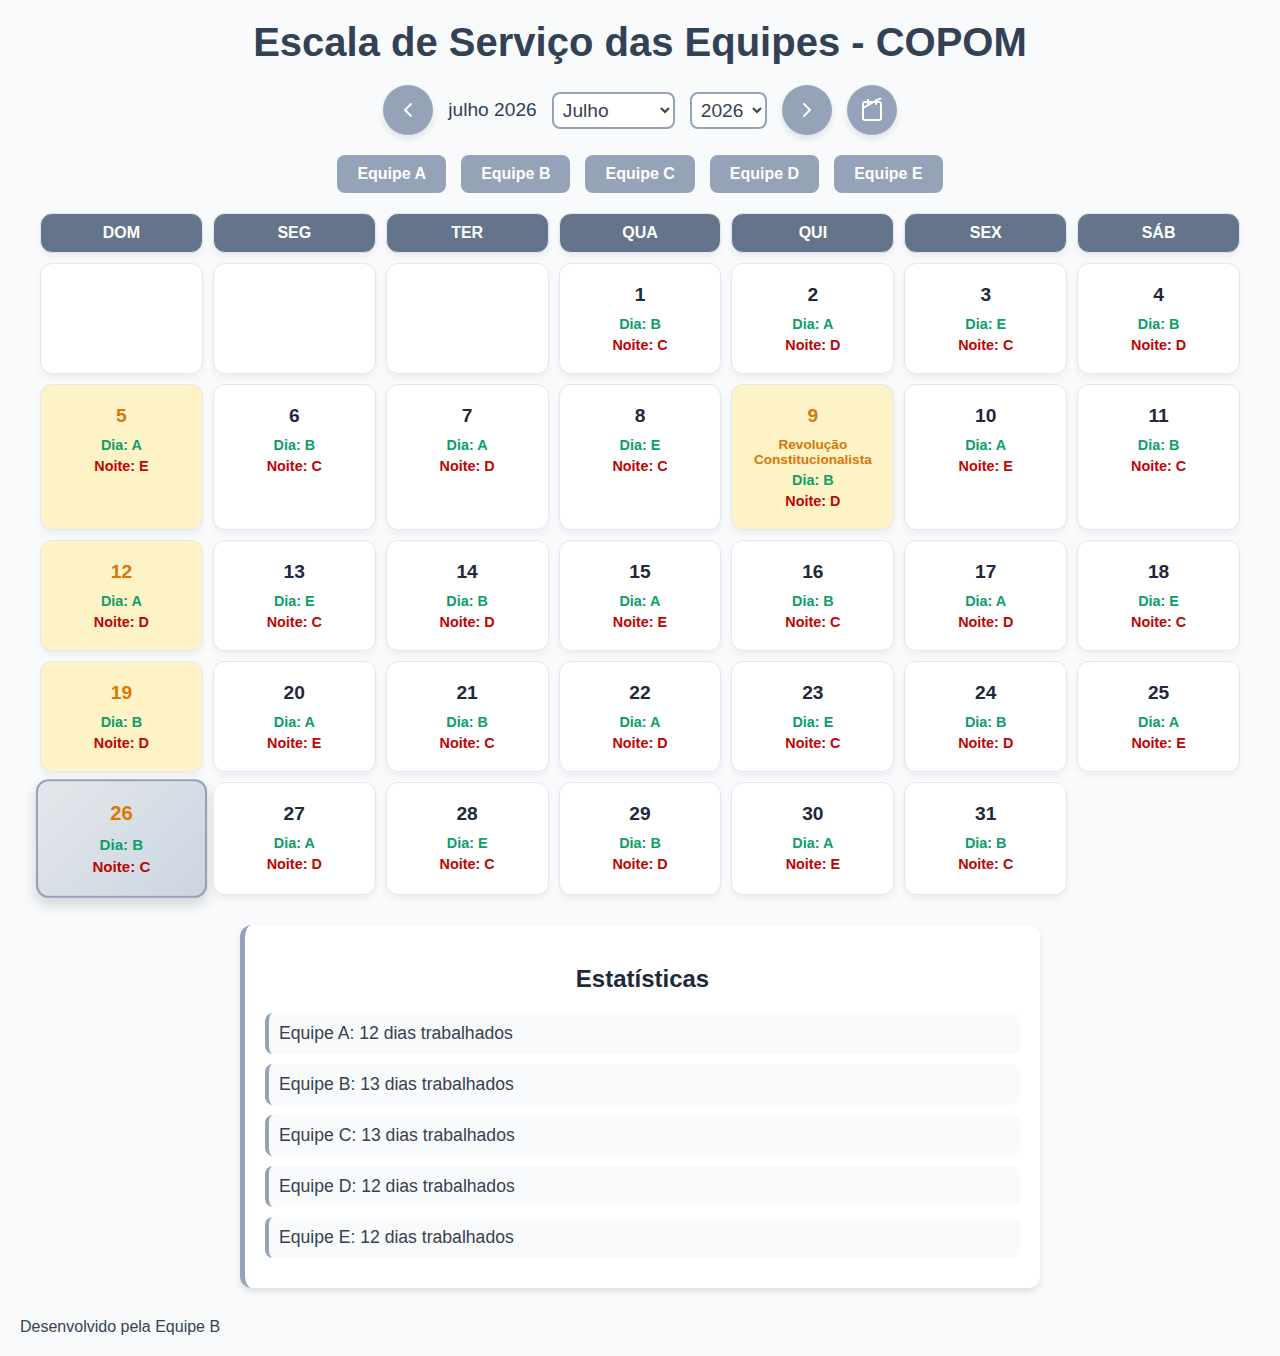
==== index.html @ e5511da5 "Atualização do Rodapé e algumas cores" ====
<!DOCTYPE html>
<html lang="pt-br">

<head>
    <meta charset="UTF-8">
    <meta name="viewport" content="width=device-width, initial-scale=1.0">
    <link rel="stylesheet" href="styles.css">
    <link rel="shortcut icon" href="./assets/calendario-ico.png" type="image/x-icon">
    <title>Escala de Serviço - COPOM</title>
</head>

<body>
    <header>
        <h1>Escala de Serviço das Equipes - COPOM</h1>
    </header>

    <nav class="calendar-navigation">
        <button id="prev-month" title="Mês anterior" class="nav-button">
            <svg xmlns="http://www.w3.org/2000/svg" width="24" height="24" viewBox="0 0 24 24" fill="none" stroke="currentColor" stroke-width="2" stroke-linecap="round" stroke-linejoin="round">
                <polyline points="15 18 9 12 15 6"></polyline>
            </svg>
        </button>

        <span id="current-month" class="current-month"></span>

        <select id="month-select" class="select-input">
            <option value="0">Janeiro</option>
            <option value="1">Fevereiro</option>
            <option value="2">Março</option>
            <option value="3">Abril</option>
            <option value="4">Maio</option>
            <option value="5">Junho</option>
            <option value="6">Julho</option>
            <option value="7">Agosto</option>
            <option value="8">Setembro</option>
            <option value="9">Outubro</option>
            <option value="10">Novembro</option>
            <option value="11">Dezembro</option>
        </select>

        <select id="year-select" class="select-input">
            <script>
                for (let year = 2014; year <= 2050; year++) {
                    document.write(`<option value="${year}">${year}</option>`);
                }
            </script>
        </select>

        <button id="next-month" title="Próximo mês" class="nav-button">
            <svg xmlns="http://www.w3.org/2000/svg" width="24" height="24" viewBox="0 0 24 24" fill="none" stroke="currentColor" stroke-width="2" stroke-linecap="round" stroke-linejoin="round">
                <polyline points="9 18 15 12 9 6"></polyline>
            </svg>
        </button>

        <button id="today-button" title="Ir para hoje" class="nav-button">
            <svg xmlns="http://www.w3.org/2000/svg" width="24" height="24" viewBox="0 0 24 24" fill="none" stroke="currentColor" stroke-width="2" stroke-linecap="round" stroke-linejoin="round">
                <rect x="3" y="4" width="18" height="18" rx="2" ry="2"></rect>
                <line x1="16" y1="2" x2="16" y2="6"></line>
                <line x1="8" y1="2" x2="8" y2="6"></line>
                <line x1="3" y1="10" x2="21" y1="10"></line>
            </svg>
        </button>
    </nav>

    <section class="team-buttons">
        <button class="team-button" data-team="A">Equipe A</button>
        <button class="team-button" data-team="B">Equipe B</button>
        <button class="team-button" data-team="C">Equipe C</button>
        <button class="team-button" data-team="D">Equipe D</button>
        <button class="team-button" data-team="E">Equipe E</button>
    </section>

    <main>
        <div id="calendar" class="calendar"></div>
        <div id="statistics" class="statistics-container"></div>
    </main>

    <footer>
        <p>Desenvolvido pela Equipe B</p>
    </footer>

    <script src="calendar.js"></script>
</body>

</html>
---- styles.css ----
/* General reset */
body, h1, div, span, button {
    margin: 0;
    padding: 0;
    box-sizing: border-box;
}

body {
    font-family: 'Poppins', Arial, sans-serif;
    margin: 20px;
    background-color: #f8fafc; /* Fundo claro e suave */
    color: #374151;
}

/* Title */
h1 {
    text-align: center;
    color: #334155; /* Azul suave */
    font-size: 2.5em;
    font-weight: bold;
    margin-bottom: 20px;
}

/* Calendar navigation */
.calendar-navigation {
    display: flex;
    justify-content: center;
    align-items: center;
    margin-bottom: 20px;
    gap: 15px;
    font-size: 1.2em;
    color: #334155;
}

.calendar-navigation button {
    background: #94a3b8; /* Cinza azulado */
    border: none;
    color: white;
    border-radius: 50%;
    width: 50px;
    height: 50px;
    display: flex;
    align-items: center;
    justify-content: center;
    cursor: pointer;
    transition: background-color 0.3s, transform 0.3s;
    box-shadow: 0 4px 6px rgba(0, 0, 0, 0.1);
}

.calendar-navigation button:hover {
    background-color: #64748b; /* Tom mais escuro */
    transform: scale(1.1);
}

.calendar-navigation select {
    padding: 5px;
    font-size: 1em;
    border: 2px solid #94a3b8;
    border-radius: 8px;
    background-color: white;
    color: #374151;
    cursor: pointer;
    transition: border-color 0.3s;
}

.calendar-navigation select:focus {
    outline: none;
    border-color: #64748b;
}

/* Calendar grid */
#calendar {
    display: grid;
    grid-template-columns: repeat(7, 1fr);
    gap: 10px;
    max-width: 1200px;
    margin: 0 auto;
}

/* Day cells */
.day {
    padding: 20px;
    border: 1px solid #e2e8f0; /* Cinza claro */
    background-color: #ffffff;
    text-align: center;
    border-radius: 12px;
    box-shadow: 0 4px 6px rgba(0, 0, 0, 0.05);
    transition: transform 0.2s, box-shadow 0.2s;
    position: relative;
}

.day:hover {
    transform: scale(1.05);
    box-shadow: 0 6px 12px rgba(0, 0, 0, 0.15);
}

/* Today highlight */
.today {
    background: linear-gradient(135deg, #e5e7eb, #cbd5e1); /* Gradiente sutil entre tons de cinza claro e azul acinzentado */
    color: #1e293b !important; /* Azul escuro para o texto */
    font-weight: bold;
    box-shadow: 0 6px 12px rgba(0, 0, 0, 0.15); /* Sombra suave */
    border: 2px solid #94a3b8; /* Cinza azulado para combinar com os botões */
    border-radius: 12px;
    transform: scale(1.05); /* Leve aumento para destaque */
    transition: transform 0.3s, box-shadow 0.3s;
}

.today:hover {
    transform: scale(1.1);
    box-shadow: 0 8px 16px rgba(0, 0, 0, 0.2); /* Sombra levemente mais intensa ao passar o mouse */
}


/* Day header */
.header {
    font-weight: bold;
    background-color: #64748b; /* Azul escuro */
    color: white;
    padding: 10px;
    border-radius: 12px;
    text-transform: uppercase;
    font-size: 1em;
}

/* Day number */
.day span {
    display: block;
    font-size: 1.2em;
    font-weight: bold;
    color: #1e293b;
    margin-bottom: 10px;
}

/* Shifts */
.shift {
    margin-top: 5px;
    font-size: 0.9em;
    font-weight: bold;
    color: #475569;
}

.shift.day-shift {
    color: #0c9e68; /* Verde suave */
}

.shift.night-shift {
    color: #bd0505; /* Vermelho suave */
}

/* Feriados */
.feriado {
    background-color: #fef3c7; /* Amarelo pálido */
}

.feriado .feriado-numero {
    color: #d97706; /* Laranja suave */
    font-weight: bold;
}

.feriado .feriado-nome {
    font-size: 0.85em;
    color: #d97706;
    font-weight: bold;
    margin-top: 10px;
    text-align: center;
}

/* Team buttons */
.team-buttons {
    display: flex;
    justify-content: center;
    gap: 15px;
    margin-bottom: 20px;
}

.team-button {
    padding: 10px 20px;
    border: none;
    background: #94a3b8; /* Cinza azulado */
    color: white;
    border-radius: 8px;
    cursor: pointer;
    font-size: 1em;
    font-weight: bold;
    transition: background-color 0.3s, transform 0.3s;
}

.team-button:hover {
    background-color: #64748b;
    transform: scale(1.1);
}

.team-button.active {
    background-color: #34d399;
}

/* Statistics */
.statistics-container {
    max-width: 800px;
    margin: 30px auto;
    background-color: #ffffff;
    padding: 20px;
    border-radius: 12px;
    box-shadow: 0 4px 6px rgba(0, 0, 0, 0.1);
    border-left: 5px solid #94a3b8;
}

.statistics-container h2 {
    text-align: center;
    margin-bottom: 20px;
    color: #1e293b;
    font-size: 1.5em;
    font-weight: bold;
}

.stat-item {
    font-size: 1.1em;
    margin: 10px 0;
    padding: 10px;
    background-color: #f9fafb;
    border-radius: 8px;
    border-left: 4px solid #94a3b8;
}


/* Botões de equipes ativas */
.team-button.active[data-team="A"] {
    background-color: #34d399; /* Verde */
    border: 2px solid #059669; /* Tom mais escuro */
    color: black;
}

.team-button.active[data-team="B"] {
    background-color: #60a5fa; /* Azul */
    border: 2px solid #2563eb;
    color: black;
}

.team-button.active[data-team="C"] {
    background-color: #d196f3; /* Rosa */
    border: 2px solid #be185d;
    color: black;
}

.team-button.active[data-team="D"] {
    background-color: #fb923c; /* Laranja */
    border: 2px solid #ea580c;
    color: black;
}

.team-button.active[data-team="E"] {
    background-color: #facc15; /* Amarelo */
    border: 2px solid #ca8a04;
    color: black;
}

/* Destaque de turnos no calendário */
.shift.highlight[data-team="A"] {
    background-color: #34d399;
    color: black;
    border-radius: 4px;
    padding: 2px 5px;
}

.shift.highlight[data-team="B"] {
    background-color: #60a5fa;
    color: black;
    border-radius: 4px;
    padding: 2px 5px;
}

.shift.highlight[data-team="C"] {
    background-color: #d196f3;
    color: black;
    border-radius: 4px;
    padding: 2px 5px;
}

.shift.highlight[data-team="D"] {
    background-color: #fb923c;
    color: black;
    border-radius: 4px;
    padding: 2px 5px;
}

.shift.highlight[data-team="E"] {
    background-color: #facc15;
    color: black;
    border-radius: 4px;
    padding: 2px 5px;
}
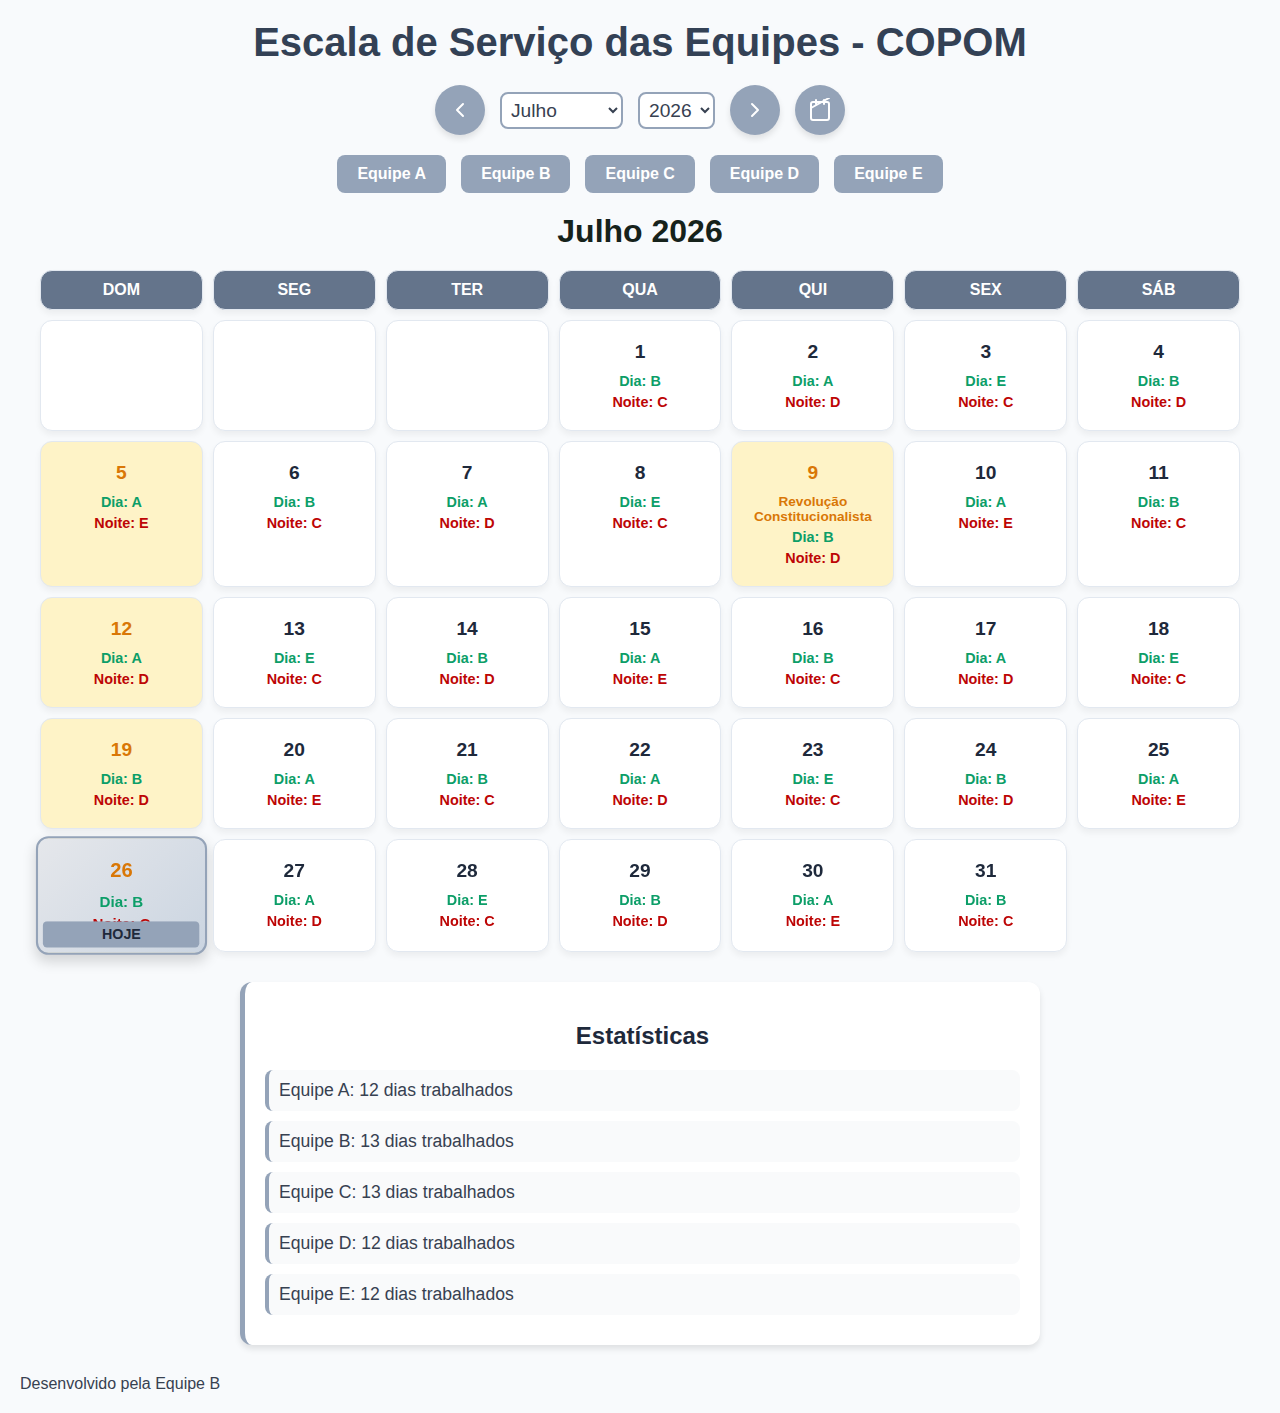
==== commit a705e0b4: "Add files via upload" ====
--- a/index.html
+++ b/index.html
@@ -16,13 +16,12 @@
 
     <nav class="calendar-navigation">
         <button id="prev-month" title="Mês anterior" class="nav-button">
-            <svg xmlns="http://www.w3.org/2000/svg" width="24" height="24" viewBox="0 0 24 24" fill="none" stroke="currentColor" stroke-width="2" stroke-linecap="round" stroke-linejoin="round">
+            <svg xmlns="http://www.w3.org/2000/svg" width="24" height="24" viewBox="0 0 24 24" fill="none"
+                stroke="currentColor" stroke-width="2" stroke-linecap="round" stroke-linejoin="round">
                 <polyline points="15 18 9 12 15 6"></polyline>
             </svg>
         </button>
-
-        <span id="current-month" class="current-month"></span>
-
+    
         <select id="month-select" class="select-input">
             <option value="0">Janeiro</option>
             <option value="1">Fevereiro</option>
@@ -37,23 +36,27 @@
             <option value="10">Novembro</option>
             <option value="11">Dezembro</option>
         </select>
-
+    
         <select id="year-select" class="select-input">
             <script>
-                for (let year = 2014; year <= 2050; year++) {
+                const currentYear = new Date().getFullYear();
+                for (let year = currentYear; year <= 2050; year++) {
                     document.write(`<option value="${year}">${year}</option>`);
                 }
             </script>
+            
         </select>
-
+    
         <button id="next-month" title="Próximo mês" class="nav-button">
-            <svg xmlns="http://www.w3.org/2000/svg" width="24" height="24" viewBox="0 0 24 24" fill="none" stroke="currentColor" stroke-width="2" stroke-linecap="round" stroke-linejoin="round">
+            <svg xmlns="http://www.w3.org/2000/svg" width="24" height="24" viewBox="0 0 24 24" fill="none"
+                stroke="currentColor" stroke-width="2" stroke-linecap="round" stroke-linejoin="round">
                 <polyline points="9 18 15 12 9 6"></polyline>
             </svg>
         </button>
-
+    
         <button id="today-button" title="Ir para hoje" class="nav-button">
-            <svg xmlns="http://www.w3.org/2000/svg" width="24" height="24" viewBox="0 0 24 24" fill="none" stroke="currentColor" stroke-width="2" stroke-linecap="round" stroke-linejoin="round">
+            <svg xmlns="http://www.w3.org/2000/svg" width="24" height="24" viewBox="0 0 24 24" fill="none"
+                stroke="currentColor" stroke-width="2" stroke-linecap="round" stroke-linejoin="round">
                 <rect x="3" y="4" width="18" height="18" rx="2" ry="2"></rect>
                 <line x1="16" y1="2" x2="16" y2="6"></line>
                 <line x1="8" y1="2" x2="8" y2="6"></line>
@@ -61,6 +64,7 @@
             </svg>
         </button>
     </nav>
+    
 
     <section class="team-buttons">
         <button class="team-button" data-team="A">Equipe A</button>
@@ -68,6 +72,10 @@
         <button class="team-button" data-team="C">Equipe C</button>
         <button class="team-button" data-team="D">Equipe D</button>
         <button class="team-button" data-team="E">Equipe E</button>
+    </section>
+
+    <section class="month-display">
+        <span id="current-month-large" class="current-month-large"></span>
     </section>
 
     <main>
@@ -80,6 +88,23 @@
     </footer>
 
     <script src="calendar.js"></script>
+    <script>
+        document.addEventListener("DOMContentLoaded", () => {
+            const yearSelect = document.getElementById("year-select");
+            const currentYear = new Date().getFullYear();
+            
+            // Define o ano atual como selecionado
+            yearSelect.value = currentYear;
+
+            // Simula a rolagem para o ano atual
+            const options = Array.from(yearSelect.options);
+            const currentYearIndex = options.findIndex(option => option.value == currentYear);
+
+            if (currentYearIndex > 0) {
+                yearSelect.selectedIndex = currentYearIndex;
+            }
+        });
+    </script>
 </body>
 
-</html>+</html>
--- a/styles.css
+++ b/styles.css
@@ -111,6 +111,22 @@
     box-shadow: 0 8px 16px rgba(0, 0, 0, 0.2); /* Sombra levemente mais intensa ao passar o mouse */
 }
 
+.today-footer {
+    position: absolute;
+    bottom: 5px; /* Colado na margem inferior do card */
+    left: 50%;
+    transform: translateX(-50%);
+    font-size: 0.85em;
+    font-weight: bold;
+    color: #1e293b; /* Azul escuro */
+    text-align: center;
+    background: #94a3b8; /* Cinza azulado */
+    padding: 5px;
+    border-radius: 4px;
+    width: calc(100% - 10px); /* Ligeiramente menor que o card */
+    box-sizing: border-box;
+    user-select: none;
+}
 
 /* Day header */
 .header {
@@ -289,4 +305,38 @@
     color: black;
     border-radius: 4px;
     padding: 2px 5px;
-}+}
+
+.month-display {
+    text-align: center;
+    margin: 20px 0;
+}
+
+.current-month-large {
+    font-size: 2em;
+    font-weight: bold;
+    color: #16221b; /* Verde escuro */
+    text-transform: capitalize;
+}
+
+
+
+/* Destaque do mês atual */
+.current-month {
+    padding: 5px 15px;
+    font-size: 1.5em;
+    font-weight: bold;
+    color: #ffffff;
+    background-color: #047a39; /* Azul escuro para destaque */
+    border-radius: 8px;
+    box-shadow: 0 4px 6px rgba(0, 0, 0, 0.1);
+    text-transform: capitalize;
+    transition: transform 0.2s, box-shadow 0.2s;
+}
+
+.current-month:hover {
+    transform: scale(1.05);
+    box-shadow: 0 6px 12px rgba(0, 0, 0, 0.15);
+}
+
+/* Restante do CSS permanece inalterado */
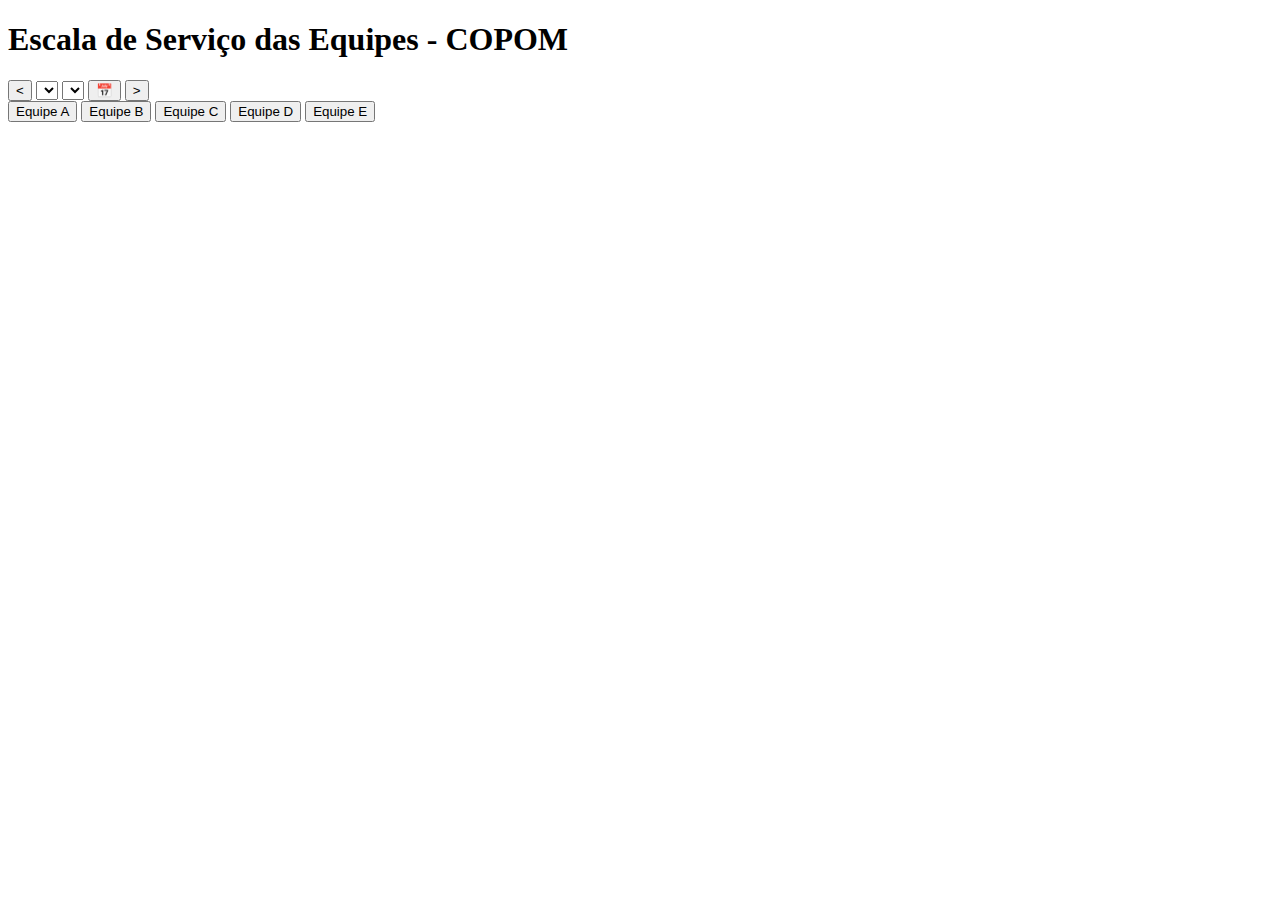
==== commit 27dee133: "Atualização" ====
--- a/index.html
+++ b/index.html
@@ -1,110 +1,45 @@
 <!DOCTYPE html>
-<html lang="pt-br">
+<html lang="pt-BR">
 
 <head>
     <meta charset="UTF-8">
     <meta name="viewport" content="width=device-width, initial-scale=1.0">
-    <link rel="stylesheet" href="styles.css">
+    <link href="https://fonts.googleapis.com/css2?family=Roboto:wght@400;500;700&display=swap" rel="stylesheet">
+    <link rel="stylesheet" href="./css/styles.css">
     <link rel="shortcut icon" href="./assets/calendario-ico.png" type="image/x-icon">
     <title>Escala de Serviço - COPOM</title>
 </head>
 
 <body>
-    <header>
-        <h1>Escala de Serviço das Equipes - COPOM</h1>
-    </header>
+    <h1 class="page-title">Escala de Serviço das Equipes - COPOM</h1>
 
-    <nav class="calendar-navigation">
-        <button id="prev-month" title="Mês anterior" class="nav-button">
-            <svg xmlns="http://www.w3.org/2000/svg" width="24" height="24" viewBox="0 0 24 24" fill="none"
-                stroke="currentColor" stroke-width="2" stroke-linecap="round" stroke-linejoin="round">
-                <polyline points="15 18 9 12 15 6"></polyline>
-            </svg>
-        </button>
-    
-        <select id="month-select" class="select-input">
-            <option value="0">Janeiro</option>
-            <option value="1">Fevereiro</option>
-            <option value="2">Março</option>
-            <option value="3">Abril</option>
-            <option value="4">Maio</option>
-            <option value="5">Junho</option>
-            <option value="6">Julho</option>
-            <option value="7">Agosto</option>
-            <option value="8">Setembro</option>
-            <option value="9">Outubro</option>
-            <option value="10">Novembro</option>
-            <option value="11">Dezembro</option>
-        </select>
-    
-        <select id="year-select" class="select-input">
-            <script>
-                const currentYear = new Date().getFullYear();
-                for (let year = currentYear; year <= 2050; year++) {
-                    document.write(`<option value="${year}">${year}</option>`);
-                }
-            </script>
-            
-        </select>
-    
-        <button id="next-month" title="Próximo mês" class="nav-button">
-            <svg xmlns="http://www.w3.org/2000/svg" width="24" height="24" viewBox="0 0 24 24" fill="none"
-                stroke="currentColor" stroke-width="2" stroke-linecap="round" stroke-linejoin="round">
-                <polyline points="9 18 15 12 9 6"></polyline>
-            </svg>
-        </button>
-    
-        <button id="today-button" title="Ir para hoje" class="nav-button">
-            <svg xmlns="http://www.w3.org/2000/svg" width="24" height="24" viewBox="0 0 24 24" fill="none"
-                stroke="currentColor" stroke-width="2" stroke-linecap="round" stroke-linejoin="round">
-                <rect x="3" y="4" width="18" height="18" rx="2" ry="2"></rect>
-                <line x1="16" y1="2" x2="16" y2="6"></line>
-                <line x1="8" y1="2" x2="8" y2="6"></line>
-                <line x1="3" y1="10" x2="21" y1="10"></line>
-            </svg>
-        </button>
-    </nav>
-    
+    <div class="calendar-container">
+        <div class="calendar-header">
+            <button id="prevMonth" class="nav-button">&lt;</button>
+            <select id="monthSelect"></select>
+            <select id="yearSelect"></select>
+            <button id="todayButton" class="nav-button">
+                <span class="calendar-icon">&#x1F4C5;</span>
+            </button>
+            <button id="nextMonth" class="nav-button">&gt;</button>
+        </div>
 
-    <section class="team-buttons">
-        <button class="team-button" data-team="A">Equipe A</button>
-        <button class="team-button" data-team="B">Equipe B</button>
-        <button class="team-button" data-team="C">Equipe C</button>
-        <button class="team-button" data-team="D">Equipe D</button>
-        <button class="team-button" data-team="E">Equipe E</button>
-    </section>
+        <div class="team-buttons">
+            <button class="team-button" data-team="A">Equipe A</button>
+            <button class="team-button" data-team="B">Equipe B</button>
+            <button class="team-button" data-team="C">Equipe C</button>
+            <button class="team-button" data-team="D">Equipe D</button>
+            <button class="team-button" data-team="E">Equipe E</button>
+        </div>
 
-    <section class="month-display">
-        <span id="current-month-large" class="current-month-large"></span>
-    </section>
+        <div class="calendar-date" id="calendarDate"></div>
 
-    <main>
-        <div id="calendar" class="calendar"></div>
-        <div id="statistics" class="statistics-container"></div>
-    </main>
+        <div class="calendar-grid" id="calendarBody">
+            <!-- Gerado dinamicamente -->
+        </div>
+    </div>
 
-    <footer>
-        <p>Desenvolvido pela Equipe B</p>
-    </footer>
-
-    <script src="calendar.js"></script>
-    <script>
-        document.addEventListener("DOMContentLoaded", () => {
-            const yearSelect = document.getElementById("year-select");
-            const currentYear = new Date().getFullYear();
-            
-            // Define o ano atual como selecionado
-            yearSelect.value = currentYear;
-
-            // Simula a rolagem para o ano atual
-            const options = Array.from(yearSelect.options);
-            const currentYearIndex = options.findIndex(option => option.value == currentYear);
-
-            if (currentYearIndex > 0) {
-                yearSelect.selectedIndex = currentYearIndex;
-            }
-        });
-    </script>
+    <script src="./js/main.js"></script>
 </body>
 
-</html>
+</html>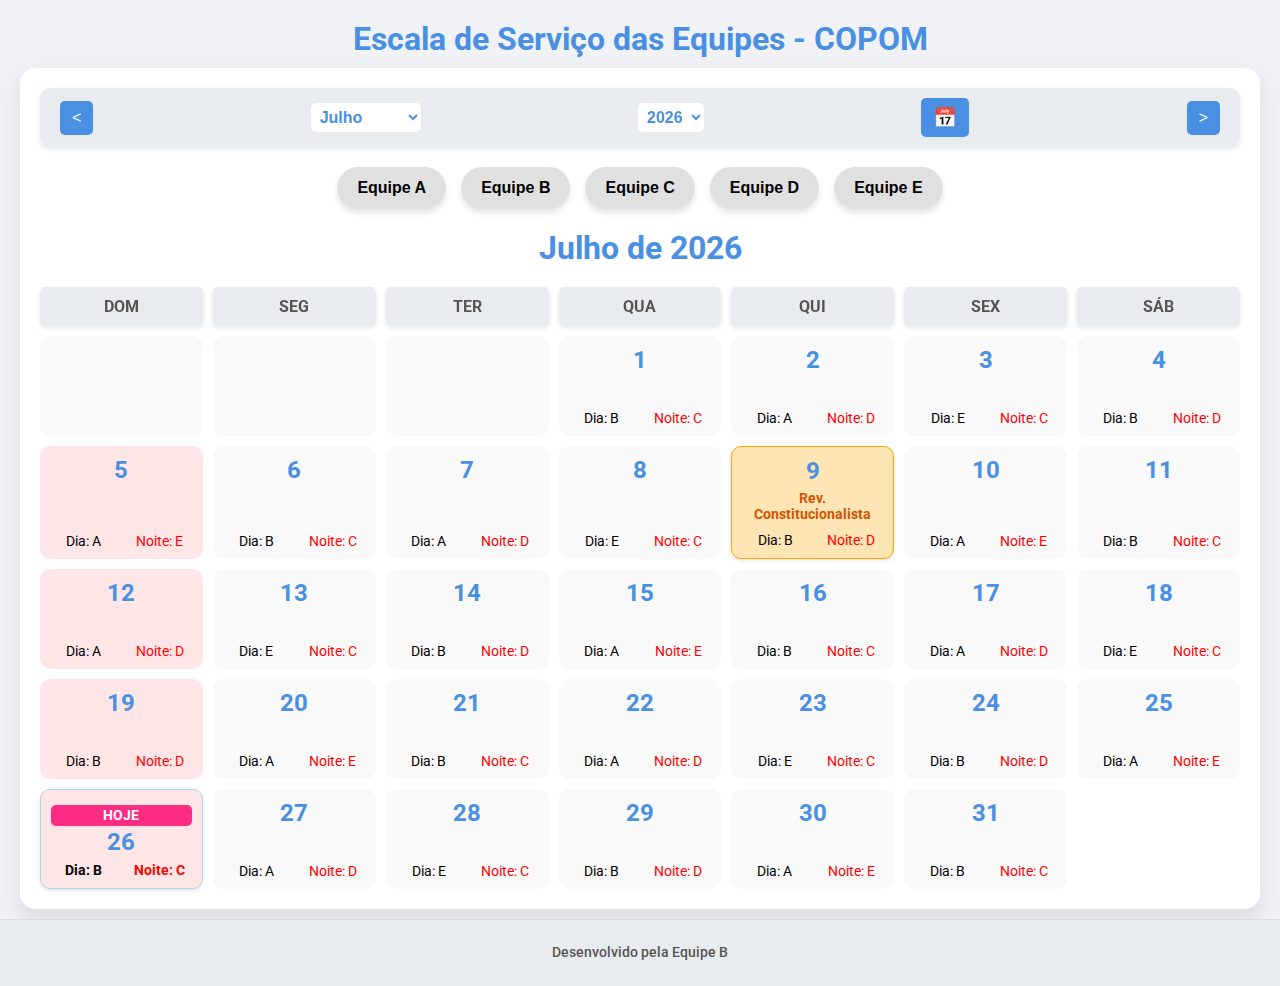
==== commit d5eeb92f: "Atualização" ====
--- a/index.html
+++ b/index.html
@@ -38,7 +38,10 @@
             <!-- Gerado dinamicamente -->
         </div>
     </div>
-
+    <footer class="page-footer">
+        <p>Desenvolvido pela Equipe B</p>
+    </footer>
+    
     <script src="./js/main.js"></script>
 </body>
 
--- a/css/styles.css
+++ b/css/styles.css
@@ -0,0 +1,275 @@
+body {
+    background-color: #f0f2f5;
+    font-family: 'Roboto', sans-serif;
+    margin: 0;
+    padding: 0;
+}
+
+.page-title {
+    text-align: center;
+    font-size: 2rem;
+    margin-top: 20px;
+    margin-bottom: 20px;
+    color: #4a90e2;
+    font-weight: bold;
+}
+
+.calendar-container {
+    max-width: 1200px;
+    margin: -10px auto;
+    padding: 20px;
+    background: white;
+    border-radius: 15px;
+    box-shadow: 0 10px 25px rgba(0, 0, 0, 0.1);
+}
+
+.calendar-header {
+    display: flex;
+    justify-content: space-between;
+    align-items: center;
+    margin-bottom: 20px;
+    padding: 10px 20px;
+    background-color: #e9ecef;
+    /* Um cinza claro */
+    border-radius: 10px;
+    color: #333;
+    /* Texto cinza escuro */
+    position: sticky;
+    top: 0;
+    z-index: 3;
+    box-shadow: 0px 2px 5px rgba(0, 0, 0, 0.1);
+    /* Leve sombra */
+}
+
+
+.calendar-header h2 {
+    font-size: 1.5rem;
+    font-weight: 600;
+    margin: 0;
+}
+
+.calendar-header select {
+    padding: 5px;
+    font-size: 1rem;
+    border-radius: 5px;
+    border: none;
+    background-color: #ffffff;
+    color: #4a90e2;
+    font-weight: bold;
+}
+
+.calendar-grid {
+    display: grid;
+    grid-template-columns: repeat(7, 1fr);
+    gap: 10px;
+}
+
+.day-header {
+    font-weight: bold;
+    text-align: center;
+    padding: 10px;
+    background-color: #e9ecef;
+    border-radius: 5px;
+    color: #555;
+    text-transform: uppercase;
+    position: sticky;
+    top: 63px;
+    /* Espaçamento abaixo do mês/ano */
+    z-index: 2;
+    box-shadow: 0px 2px 5px rgba(0, 0, 0, 0.1);
+}
+
+.calendar-cell {
+    background-color: #f9f9f9;
+    border-radius: 10px;
+    text-align: center;
+    padding: 10px;
+    font-size: 1rem;
+    display: flex;
+    flex-direction: column;
+    justify-content: space-between;
+    position: relative;
+    transition: background-color 0.3s ease, transform 0.2s ease;
+    box-sizing: border-box;
+    min-height: 100px;
+    /* Altura mínima garantida */
+}
+
+.calendar-cell:hover {
+    background-color: #eaf5ff;
+    transform: translateY(-5px);
+}
+
+.calendar-cell .day-number {
+    font-size: 1.5rem;
+    font-weight: 700;
+    color: #4a90e2;
+    margin-bottom: 5px;
+    /* Espaço entre o número e o nome do feriado */
+
+}
+
+.calendar-cell .day-details {
+    display: flex;
+    justify-content: space-between;
+    align-items: center;
+    gap: 10px;
+    /* Define o espaço entre "Dia" e "Noite" */
+    font-size: 0.85rem;
+}
+
+.calendar-cell .day-text,
+.calendar-cell .night-text {
+    display: inline-block;
+    text-align: center;
+    border-radius: 5px;
+    padding: 0px 5px;
+}
+
+.calendar-cell .day-text {
+    color: black;
+    flex: 1;
+    text-align: center;
+}
+
+.calendar-cell .night-text {
+    color: red;
+    flex: 1;
+    text-align: center;
+}
+
+.highlighted {
+    color: white !important;
+    background-color: var(--team-color) !important;
+    font-weight: bold !important;
+}
+
+.sunday {
+    background-color: #ffe6e6 !important;
+    color: #ff4d4d !important;
+}
+
+.current-day {
+    background-color: #f0f8ff;
+    /* Um azul claro, mais sutil */
+    color: #333;
+    /* Texto em cinza escuro para contraste */
+    border: 1px solid #add8e6;
+    /* Uma borda azul clara */
+    font-weight: bold;
+    box-shadow: 0 2px 4px rgba(0, 0, 0, 0.1);
+    /* Um leve efeito de sombra */
+}
+
+
+.team-buttons {
+    display: flex;
+    justify-content: center;
+    flex-wrap: wrap;
+    gap: 15px;
+    margin: 20px 0;
+}
+
+.calendar-date {
+    text-align: center;
+    font-size: 2rem;
+    font-weight: bold;
+    color: #4a90e2;
+    margin: 10px 0 20px;
+}
+
+.team-button {
+    border: none;
+    padding: 12px 20px;
+    font-size: 1rem;
+    border-radius: 30px;
+    font-weight: 600;
+    color: black;
+    background-color: #e0e0e0;
+    cursor: pointer;
+    transition: transform 0.3s, box-shadow 0.3s, background-color 0.3s;
+    box-shadow: 0 4px 6px rgba(0, 0, 0, 0.1);
+}
+
+.team-button.active {
+    color: white;
+}
+
+.team-button:hover {
+    transform: translateY(-5px);
+    box-shadow: 0 6px 12px rgba(0, 0, 0, 0.15);
+}
+
+.nav-button {
+    background-color: #4a90e2;
+    color: white;
+    border: none;
+    padding: 8px 12px;
+    font-size: 1rem;
+    border-radius: 5px;
+    cursor: pointer;
+    transition: background-color 0.3s ease, transform 0.2s ease;
+}
+
+.nav-button:hover {
+    background-color: #357ab7;
+    transform: scale(1.1);
+}
+
+.nav-button:active {
+    transform: scale(1.05);
+}
+
+.calendar-icon {
+    font-size: 1.2rem;
+    display: flex;
+    justify-content: center;
+    align-items: center;
+}
+
+.holiday {
+    background-color: #ffe5b4;
+    /* Fundo laranja claro */
+    border: 1px solid #ffa500;
+    /* Borda laranja */
+    box-shadow: 0 2px 4px rgba(0, 0, 0, 0.1);
+}
+
+.day-number {
+    font-size: 1.5rem;
+    font-weight: 700;
+    color: #4a90e2;
+    margin-bottom: 5px;
+    /* Espaço entre o número e o nome do feriado */
+}
+
+.holiday-name {
+    font-size: 0.85rem;
+    font-weight: bold;
+    color: #d35400;
+    /* Texto laranja escuro */
+    margin-bottom: 10px;
+    /* Espaço entre o nome do feriado e os detalhes do dia */
+}
+
+.today-label {
+    font-size: 0.9rem;
+    font-weight: bold;
+    color: #ffffff;
+    background-color: #ff2c84;
+    padding: 2px 6px;
+    border-radius: 5px;
+    margin-top: 5px;
+    text-align: center;
+}
+
+.page-footer {
+    text-align: center;
+    padding: 10px;
+    background-color: #e9ecef; /* Um cinza claro */
+    color: #555; /* Texto em cinza escuro */
+    font-size: 0.9rem;
+    font-weight: 500;
+    border-top: 1px solid #dcdcdc; /* Borda sutil no topo */
+    margin-top: 20px;
+}
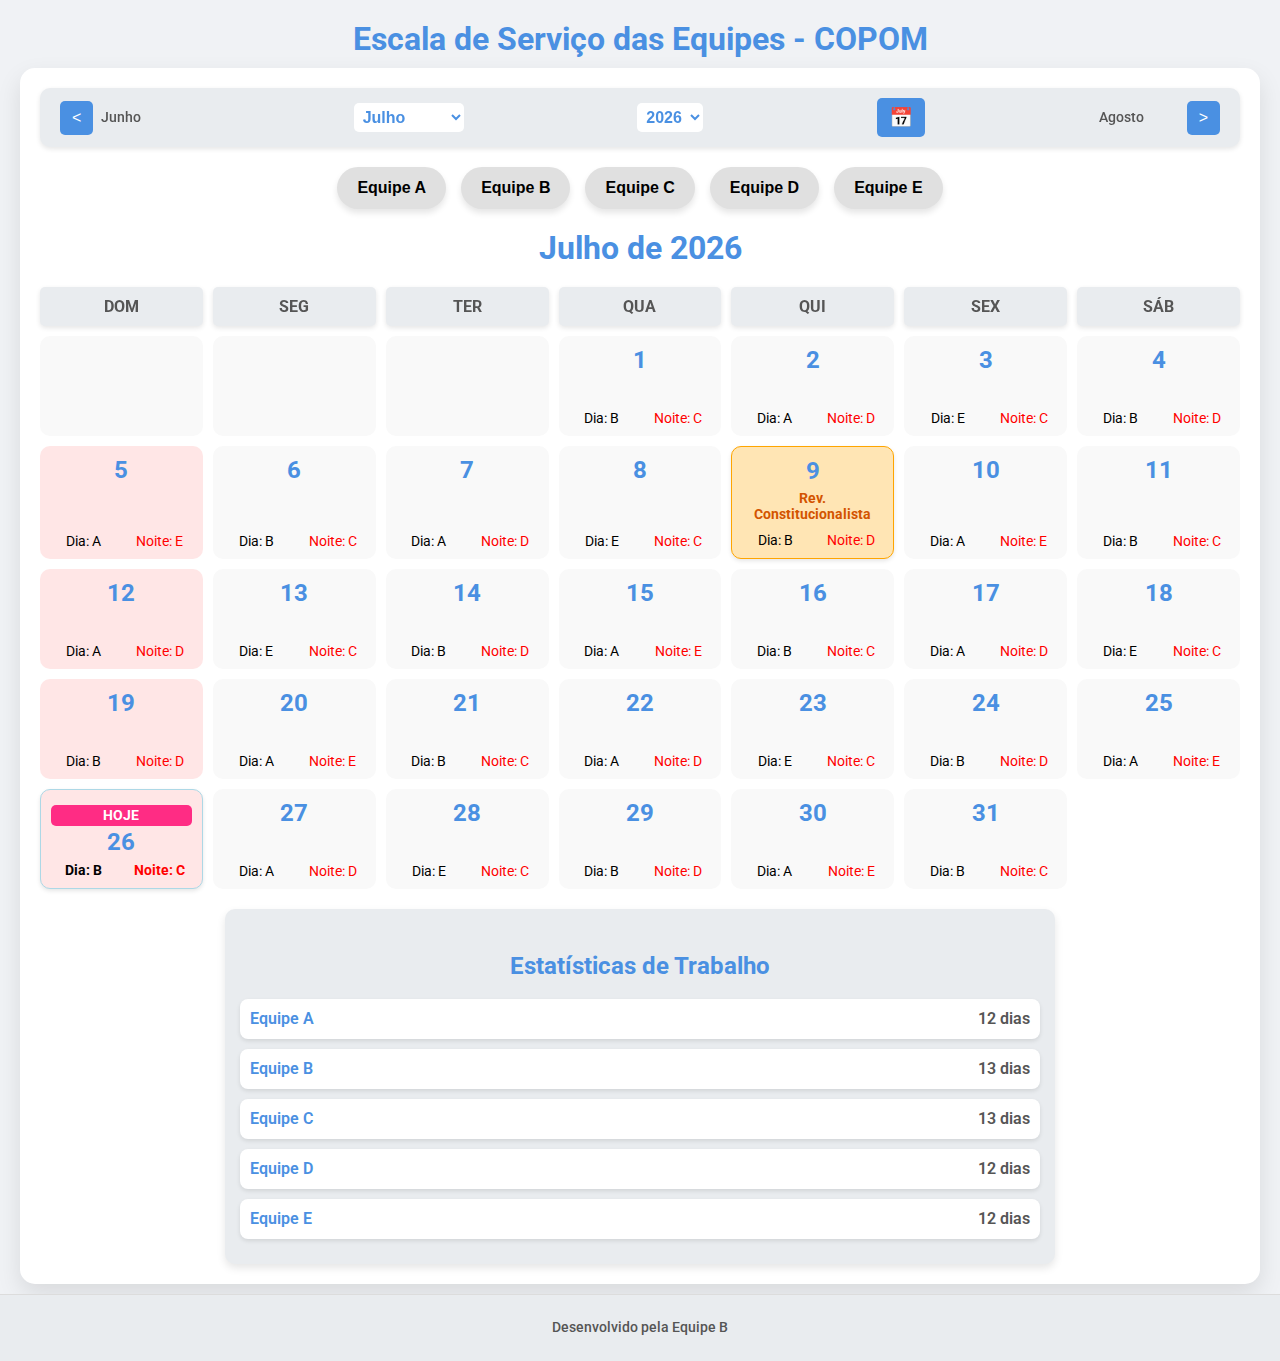
==== commit 8a29ed4b: "atualizações" ====
--- a/index.html
+++ b/index.html
@@ -15,14 +15,22 @@
 
     <div class="calendar-container">
         <div class="calendar-header">
-            <button id="prevMonth" class="nav-button">&lt;</button>
+            <div class="prev-container">
+                <button id="prevMonth" class="nav-button" title="Volta para o mês anterior">&lt;</button>
+                <span id="prevMonthName" class="month-name"></span>
+            </div>
             <select id="monthSelect"></select>
             <select id="yearSelect"></select>
-            <button id="todayButton" class="nav-button">
+            <button id="todayButton" class="nav-button" title="Voltar para a data de hoje">
                 <span class="calendar-icon">&#x1F4C5;</span>
             </button>
-            <button id="nextMonth" class="nav-button">&gt;</button>
+            <div class="next-container">
+                <span id="nextMonthName" class="month-name"></span>
+                <button id="nextMonth" class="nav-button" title="Avança para o próximo mês">&gt;</button>
+            </div>
         </div>
+        
+
 
         <div class="team-buttons">
             <button class="team-button" data-team="A">Equipe A</button>
@@ -37,11 +45,15 @@
         <div class="calendar-grid" id="calendarBody">
             <!-- Gerado dinamicamente -->
         </div>
+
+        <div class="estatistica">
+
+        </div>
     </div>
     <footer class="page-footer">
         <p>Desenvolvido pela Equipe B</p>
     </footer>
-    
+
     <script src="./js/main.js"></script>
 </body>
 
--- a/css/styles.css
+++ b/css/styles.css
@@ -56,6 +56,7 @@
     background-color: #ffffff;
     color: #4a90e2;
     font-weight: bold;
+    user-select: none;
 }
 
 .calendar-grid {
@@ -273,3 +274,108 @@
     border-top: 1px solid #dcdcdc; /* Borda sutil no topo */
     margin-top: 20px;
 }
+
+.estatistica {
+    margin-top: 20px;
+    padding: 15px;
+    background-color: #e9ecef;
+    /* Fundo cinza claro */
+    border-radius: 10px;
+    box-shadow: 0 4px 8px rgba(0, 0, 0, 0.1);
+    /* Sombra sutil */
+    color: #333;
+    /* Texto cinza escuro */
+    font-size: 1rem;
+    /* Tamanho da fonte */
+    font-weight: 500;
+    /* Peso da fonte */
+    line-height: 1.5;
+    /* Espaçamento entre linhas */
+    max-width: 800px;
+    /* Largura máxima */
+    margin-left: auto;
+    margin-right: auto;
+    /* Centraliza */
+}
+
+.estatistica h3 {
+    font-size: 1.5rem;
+    margin-bottom: 15px;
+    color: #4a90e2;
+    /* Azul do título */
+    text-align: center;
+    font-weight: 700;
+}
+
+.estatistica div {
+    margin-bottom: 10px;
+    display: flex;
+    justify-content: space-between;
+    align-items: center;
+    padding: 8px 10px;
+    border-radius: 8px;
+    background-color: #fff;
+    /* Fundo branco para contraste */
+    box-shadow: 0 2px 4px rgba(0, 0, 0, 0.1);
+    transition: transform 0.3s ease, box-shadow 0.3s ease;
+}
+
+.estatistica div:hover {
+    transform: translateY(-3px);
+    box-shadow: 0 4px 8px rgba(0, 0, 0, 0.15);
+    /* Efeito de hover */
+}
+
+.estatistica div span {
+    font-size: 1rem;
+    font-weight: 600;
+    /* Peso do texto */
+    color: #555;
+    /* Texto cinza */
+}
+
+.estatistica div span.team {
+    color: #4a90e2;
+    /* Azul para o nome da equipe */
+}
+
+.prev-container {
+    display: flex;
+    align-items: center;
+    gap: 8px;
+    visibility: visible;
+    width: 120px; /* Define um tamanho fixo para todo o container */
+    justify-content: flex-end; /* Alinha o botão e o texto à direita */
+}
+
+.prev-container.hidden {
+    visibility: hidden; /* Oculta os elementos sem alterar o layout */
+}
+
+
+.month-name {
+    font-size: 0.9rem;
+    color: #555;
+    font-weight: 500;
+    text-transform: capitalize;
+    width: 80px; /* Largura fixa para o texto */
+    text-align: left; /* Alinha o texto à esquerda */
+    overflow: hidden;
+    white-space: nowrap;
+    text-overflow: ellipsis; /* Trunca texto longo */
+}
+
+.next-container {
+    display: flex;
+    align-items: center;
+    gap: 8px;
+}
+
+.month-name {
+    font-size: 0.9rem;
+    color: #555;
+    font-weight: 500;
+    text-transform: capitalize;
+}
+
+
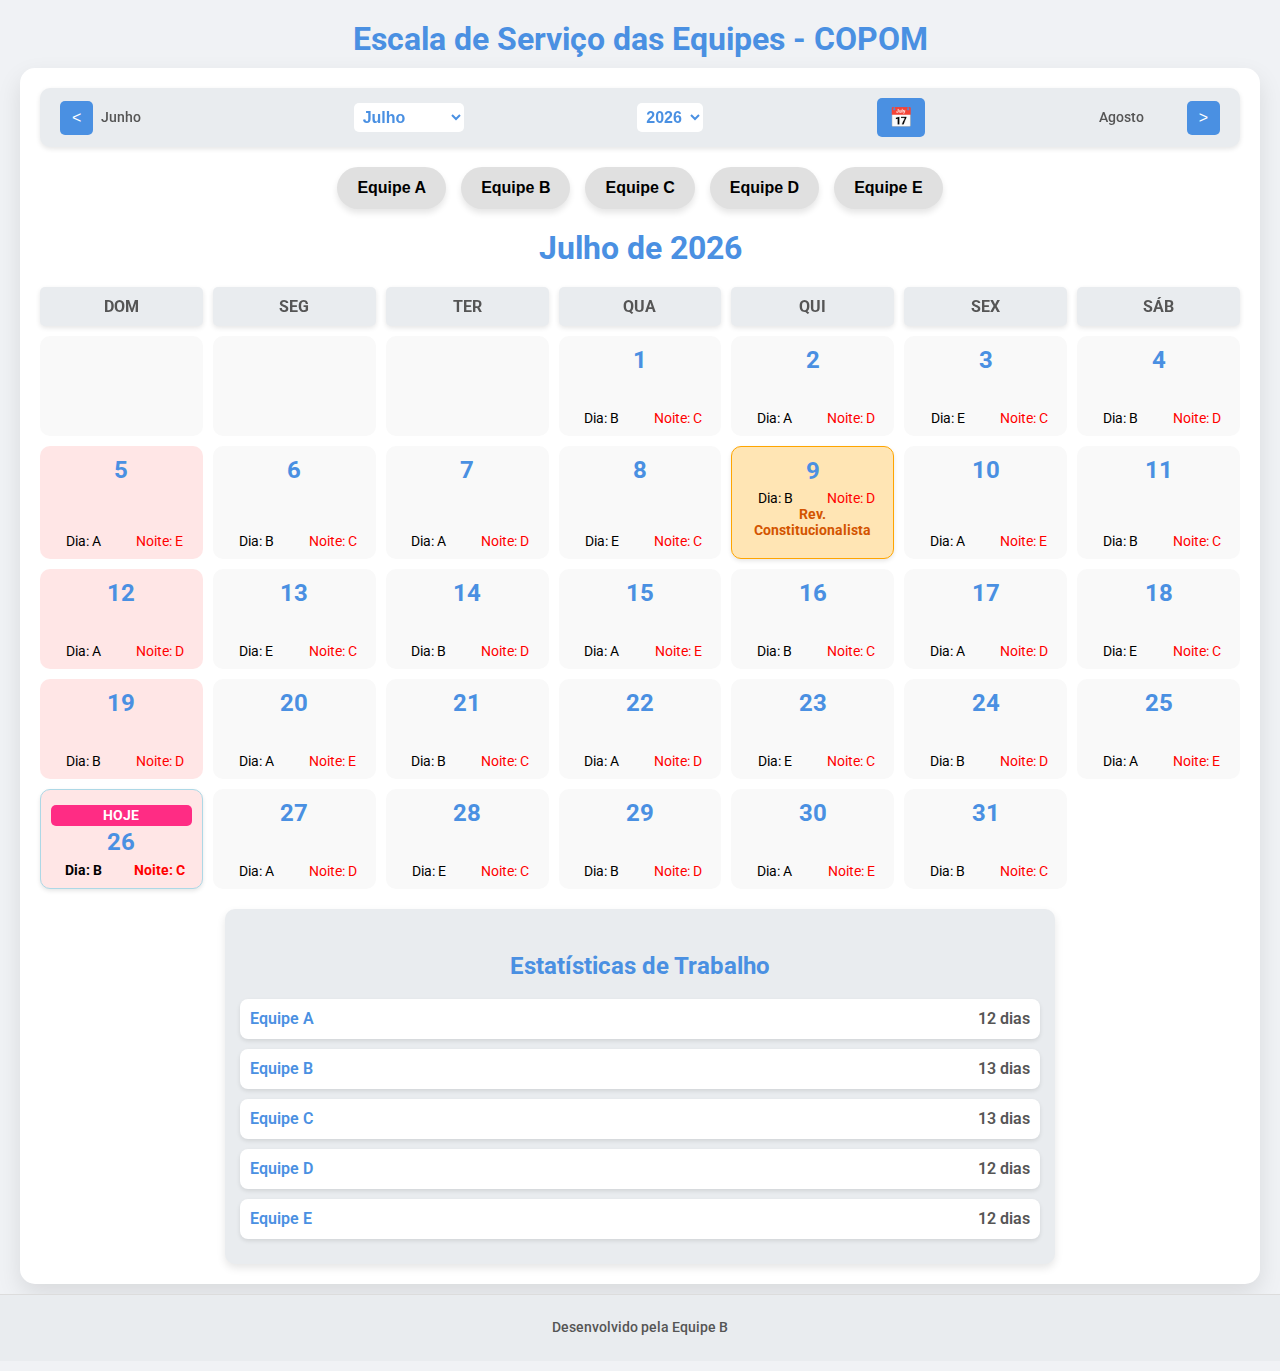
==== commit 64927276: "Add files via upload" ====
--- a/index.html
+++ b/index.html
@@ -5,6 +5,7 @@
     <meta charset="UTF-8">
     <meta name="viewport" content="width=device-width, initial-scale=1.0">
     <link href="https://fonts.googleapis.com/css2?family=Roboto:wght@400;500;700&display=swap" rel="stylesheet">
+    <link href="https://fonts.googleapis.com/css2?family=Poppins:wght@400;600&display=swap" rel="stylesheet">
     <link rel="stylesheet" href="./css/styles.css">
     <link rel="shortcut icon" href="./assets/calendario-ico.png" type="image/x-icon">
     <title>Escala de Serviço - COPOM</title>
--- a/css/styles.css
+++ b/css/styles.css
@@ -140,7 +140,7 @@
 }
 
 .highlighted {
-    color: white !important;
+    color: black !important;
     background-color: var(--team-color) !important;
     font-weight: bold !important;
 }
@@ -193,8 +193,10 @@
 }
 
 .team-button.active {
-    color: white;
-}
+    color: black; /* Alterado para preto */
+    background-color: var(--team-color); /* Mantém a cor de fundo */
+}
+
 
 .team-button:hover {
     transform: translateY(-5px);
@@ -378,4 +380,8 @@
     text-transform: capitalize;
 }
 
-
+.date-text {
+    font-family: 'Poppins', sans-serif;
+}
+
+
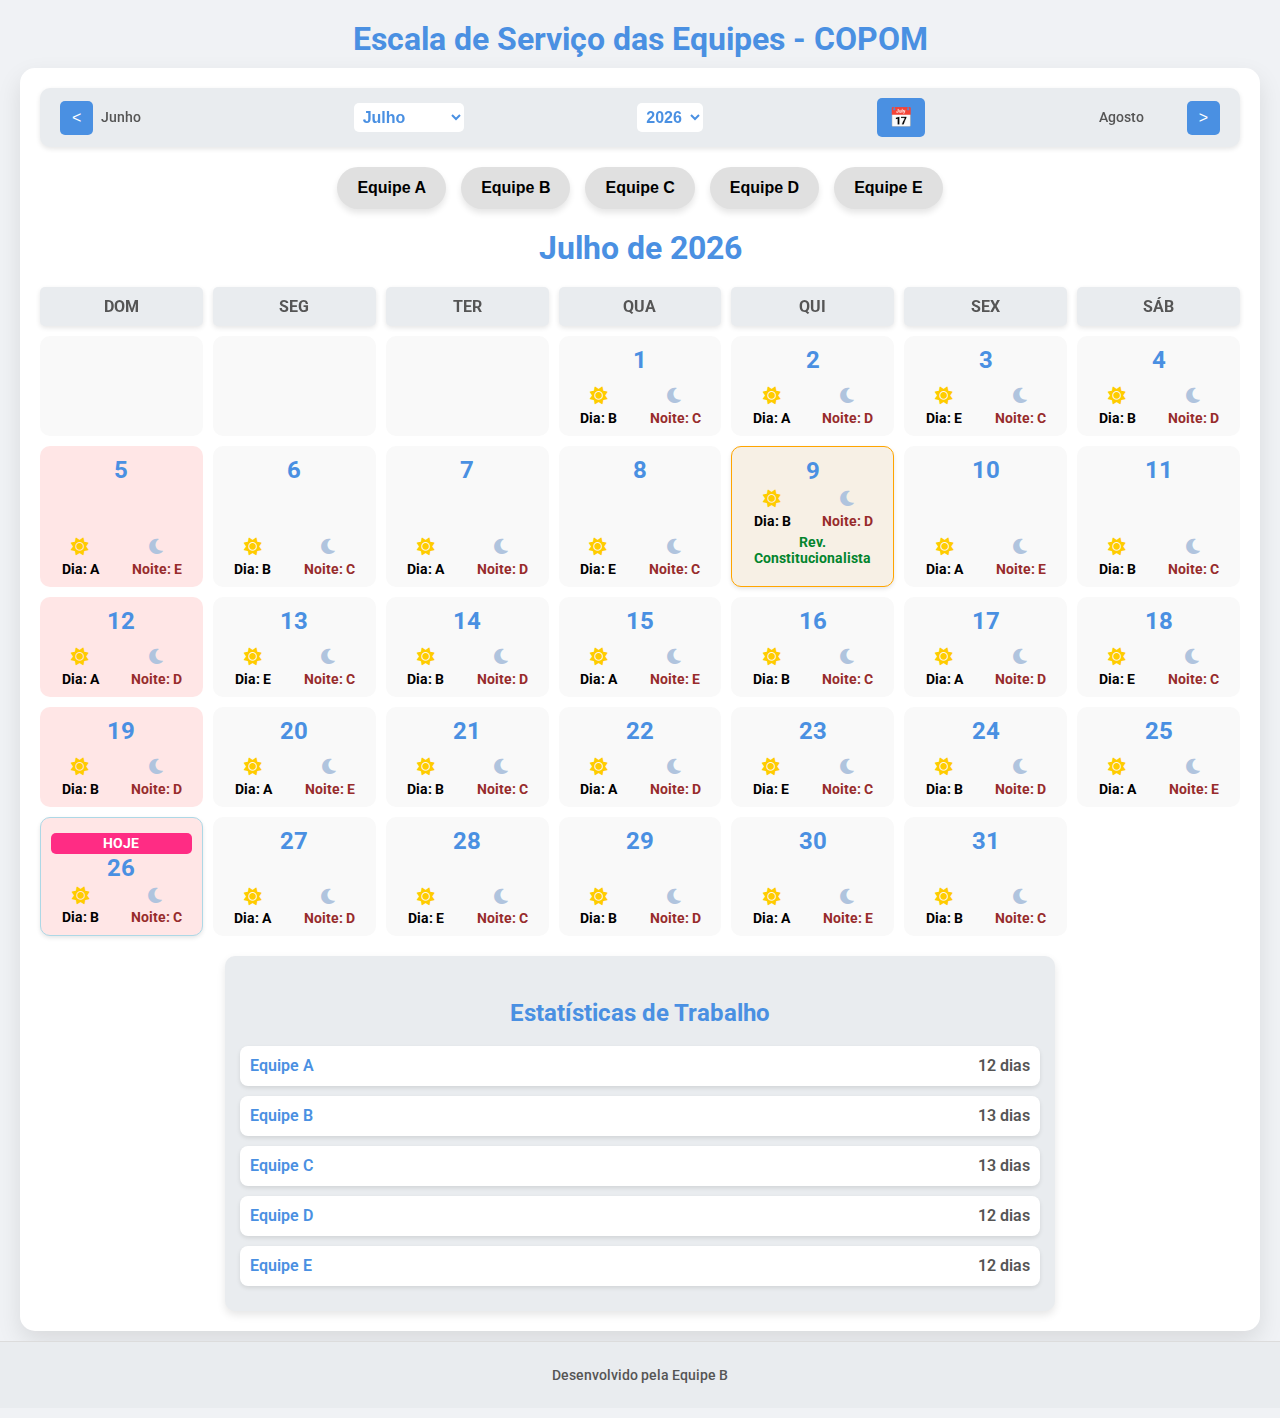
==== commit 6f8e769b: "Add files via upload" ====
--- a/index.html
+++ b/index.html
@@ -6,6 +6,7 @@
     <meta name="viewport" content="width=device-width, initial-scale=1.0">
     <link href="https://fonts.googleapis.com/css2?family=Roboto:wght@400;500;700&display=swap" rel="stylesheet">
     <link href="https://fonts.googleapis.com/css2?family=Poppins:wght@400;600&display=swap" rel="stylesheet">
+    <link href="https://cdnjs.cloudflare.com/ajax/libs/font-awesome/6.0.0-beta3/css/all.min.css" rel="stylesheet">
     <link rel="stylesheet" href="./css/styles.css">
     <link rel="shortcut icon" href="./assets/calendario-ico.png" type="image/x-icon">
     <title>Escala de Serviço - COPOM</title>
--- a/css/styles.css
+++ b/css/styles.css
@@ -125,6 +125,8 @@
     text-align: center;
     border-radius: 5px;
     padding: 0px 5px;
+    font-weight: bold;
+    font-size: 1em;
 }
 
 .calendar-cell .day-text {
@@ -134,7 +136,7 @@
 }
 
 .calendar-cell .night-text {
-    color: red;
+    color: rgb(151, 44, 44);
     flex: 1;
     text-align: center;
 }
@@ -231,7 +233,7 @@
 }
 
 .holiday {
-    background-color: #ffe5b4;
+    background-color: #f7f0e5;
     /* Fundo laranja claro */
     border: 1px solid #ffa500;
     /* Borda laranja */
@@ -249,9 +251,10 @@
 .holiday-name {
     font-size: 0.85rem;
     font-weight: bold;
-    color: #d35400;
+    color: #03852e;
     /* Texto laranja escuro */
     margin-bottom: 10px;
+    margin-top: 5px;
     /* Espaço entre o nome do feriado e os detalhes do dia */
 }
 
@@ -384,4 +387,41 @@
     font-family: 'Poppins', sans-serif;
 }
 
-
+.sun-icon {
+    color: #ffcc00; /* Amarelo sol */
+    font-size: 1.1rem;
+    animation: rotate-sun 5s linear infinite;
+    margin-bottom: 5px;
+}
+
+.moon-icon {
+    color: #b0c4de; /* Prata, para a lua */
+    font-size: 1.1rem;
+    animation: move-moon 2s ease-in-out infinite;
+    margin-bottom: 5px;
+}
+
+/* Animação para o sol girar levemente */
+@keyframes rotate-sun {
+    0% {
+        transform: rotate(0deg);
+    }
+    100% {
+        transform: rotate(360deg);
+    }
+}
+
+/* Animação para a lua mover-se suavemente para cima e para baixo */
+@keyframes move-moon {
+    0% {
+        transform: translateY(0); /* Posição inicial */
+    }
+    50% {
+        transform: translateY(-5px); /* Movimento para cima */
+    }
+    100% {
+        transform: translateY(0); /* Retorno para a posição inicial */
+    }
+}
+
+
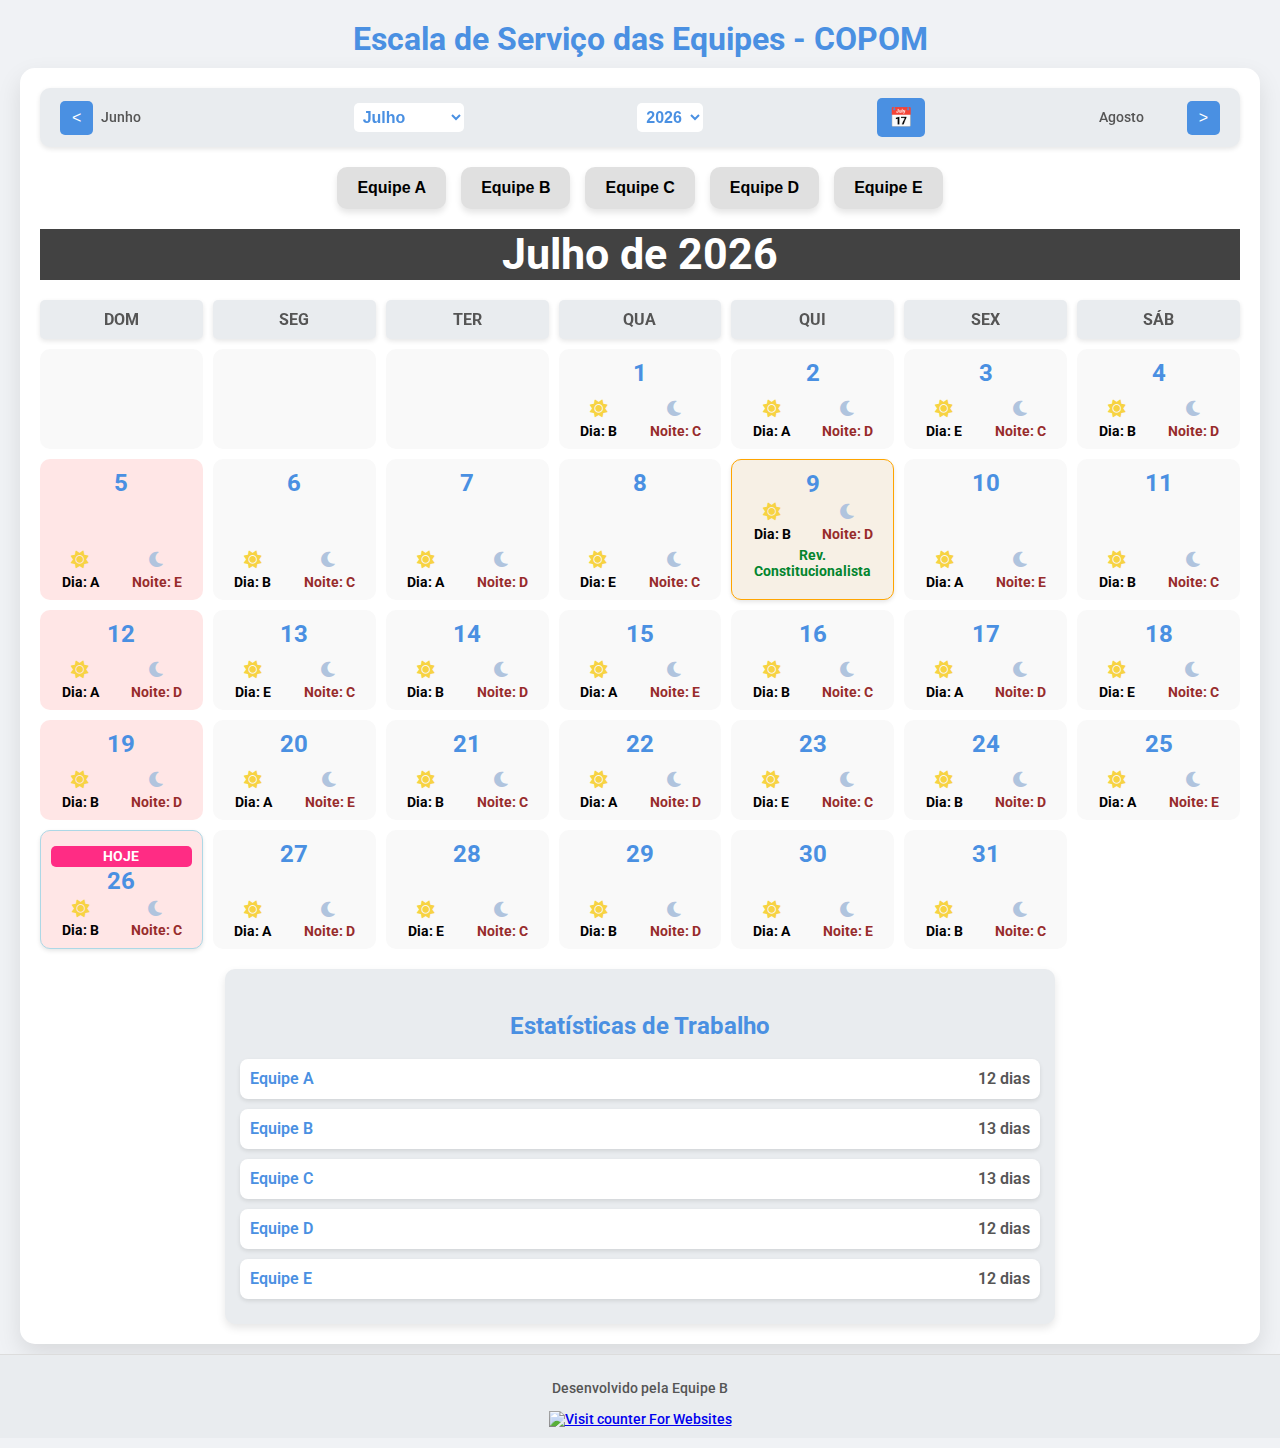
==== commit 1dbb8daa: "Add files via upload" ====
--- a/index.html
+++ b/index.html
@@ -54,6 +54,9 @@
     </div>
     <footer class="page-footer">
         <p>Desenvolvido pela Equipe B</p>
+        <!-- hitwebcounter Code START -->
+<a href="https://www.hitwebcounter.com" target="_blank">
+    <img src="https://hitwebcounter.com/counter/counter.php?page=19641403&style=0006&nbdigits=5&type=page&initCount=0" title="Counter Widget" Alt="Visit counter For Websites"   border="0" /></a>    
     </footer>
 
     <script src="./js/main.js"></script>
--- a/css/styles.css
+++ b/css/styles.css
@@ -3,6 +3,7 @@
     font-family: 'Roboto', sans-serif;
     margin: 0;
     padding: 0;
+    user-select: none;
 }
 
 .page-title {
@@ -175,9 +176,10 @@
 
 .calendar-date {
     text-align: center;
-    font-size: 2rem;
-    font-weight: bold;
-    color: #4a90e2;
+    font-size: 2.7rem;
+    font-weight: bold;
+    color: #ffffff;
+    background-color: #424242;
     margin: 10px 0 20px;
 }
 
@@ -185,7 +187,7 @@
     border: none;
     padding: 12px 20px;
     font-size: 1rem;
-    border-radius: 30px;
+    border-radius: 10px;
     font-weight: 600;
     color: black;
     background-color: #e0e0e0;
@@ -388,7 +390,7 @@
 }
 
 .sun-icon {
-    color: #ffcc00; /* Amarelo sol */
+    color: #f7d343; /* Amarelo sol */
     font-size: 1.1rem;
     animation: rotate-sun 5s linear infinite;
     margin-bottom: 5px;
